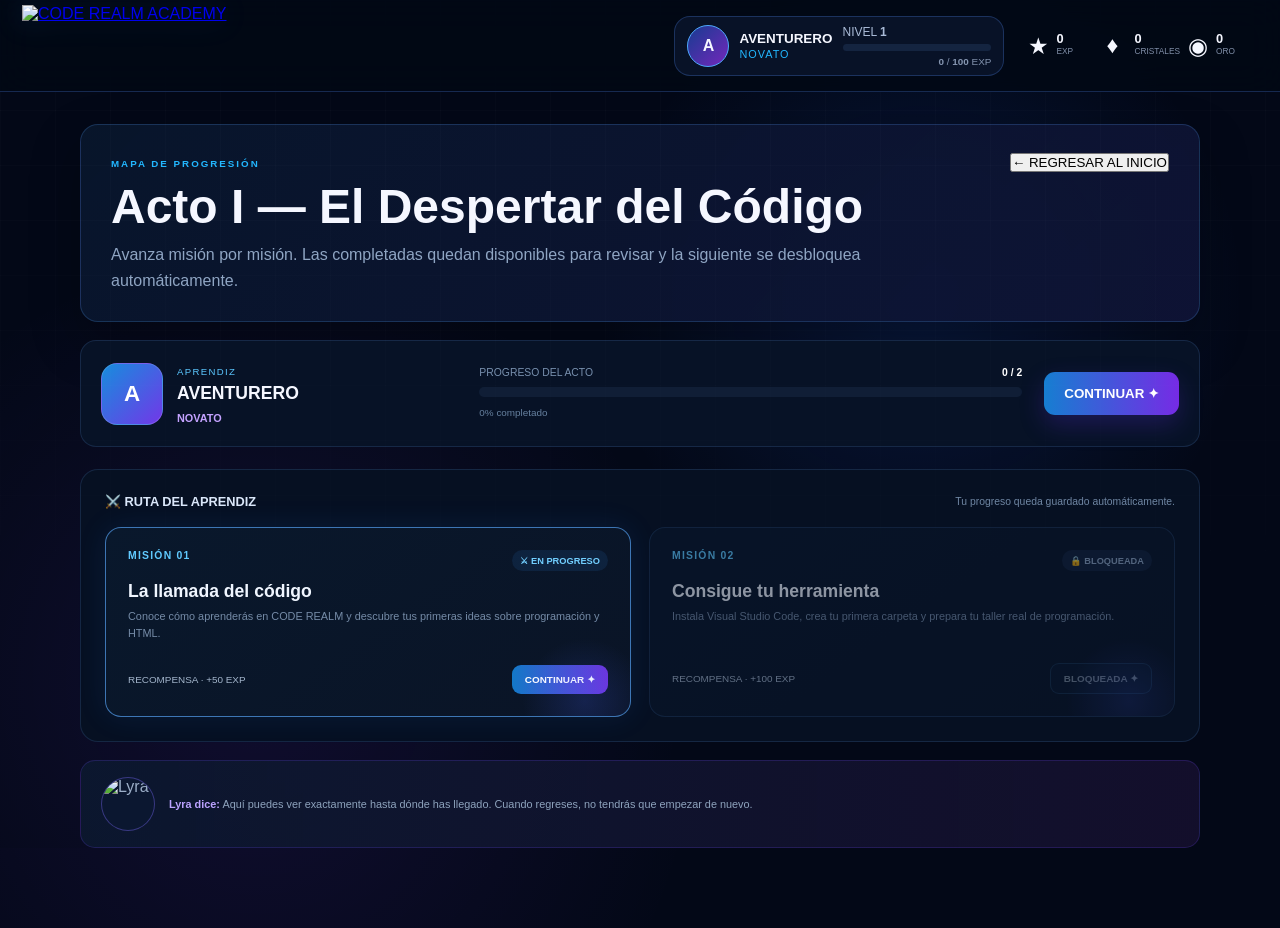
==== act1-map.html @ 6d960bde "Add files via upload" ====
<!doctype html>
<html lang="es">
<head>
<meta charset="UTF-8">
<meta name="viewport" content="width=device-width, initial-scale=1.0">
<title>Mapa del Acto I | CODE REALM ACADEMY</title>
<link rel="stylesheet" href="style.css">
<link rel="stylesheet" href="home.css">
<link rel="stylesheet" href="act1-map.css">
</head>
<body>
<header class="topbar">
  <a class="brand" href="home.html"><img src="assets/logo.png" alt="CODE REALM ACADEMY"></a>
  <div class="player-hud">
    <div class="avatar-mini" id="avatarMini">?</div>
    <div class="player-info"><strong id="playerName">AVENTURERO</strong><span id="playerRank">NOVATO</span></div>
    <div class="level-box"><span>NIVEL <b id="playerLevel">1</b></span><div class="xp-mini"><i id="playerXpBar"></i></div><small><b id="playerXp">0</b> / <b id="playerXpNext">100</b> EXP</small></div>
  </div>
  <div class="resources">
    <div class="resource"><span>★</span><b id="expResource">0</b><small>EXP</small></div>
    <div class="resource"><span>♦</span><b id="crystalsResource">0</b><small>CRISTALES</small></div>
    <div class="resource"><span>◉</span><b id="goldResource">0</b><small>ORO</small></div>
  </div>
</header>

<main class="map-page">
  <section class="map-hero">
    <div>
      <span class="section-tag">MAPA DE PROGRESIÓN</span>
      <h1>Acto I — El Despertar del Código</h1>
      <p>Avanza misión por misión. Las completadas quedan disponibles para revisar y la siguiente se desbloquea automáticamente.</p>
    </div>
    <button class="back-button" id="backHome">← REGRESAR AL INICIO</button>
  </section>

  <section class="map-summary">
    <div class="summary-player">
      <div class="avatar-large" id="avatarLarge">?</div>
      <div><span>APRENDIZ</span><h2 id="summaryName">AVENTURERO</h2><b id="summaryRank">NOVATO</b></div>
    </div>
    <div class="summary-progress">
      <div class="summary-line"><span>PROGRESO DEL ACTO</span><strong id="actProgressText">0 / 2</strong></div>
      <div class="big-progress"><i id="actProgressBar"></i></div>
      <small id="actPercent">0% completado</small>
    </div>
    <button class="continue-button" id="continueBtn">CONTINUAR ✦</button>
  </section>

  <section class="mission-map">
    <div class="map-title"><span>⚔️ RUTA DEL APRENDIZ</span><small id="mapHint">Completa una misión para desbloquear la siguiente.</small></div>
    <div class="mission-list" id="missionList"></div>
  </section>

  <div class="lyra-tip"><div class="map-lyra"><img src="assets/lyra.png" alt="Lyra"></div><p id="lyraMessage"><b>Lyra dice:</b> Aquí puedes ver exactamente hasta dónde has llegado. Cuando regreses, no tendrás que empezar de nuevo.</p></div>
</main>

<script src="act1-map.js"></script>
</body>
</html>
---- style.css ----
*{box-sizing:border-box;margin:0;padding:0}
:root{
  --bg:#030817;--panel:#071226;--panel2:#0b1730;--line:rgba(85,145,255,.25);
  --blue:#22b7ff;--purple:#914dff;--gold:#f4bb39;--text:#f5f7ff;--muted:#9aa9c3
}
html,body{min-height:100%;font-family:Inter,Segoe UI,Arial,sans-serif;color:var(--text);background:
radial-gradient(circle at 72% 35%,rgba(30,105,255,.15),transparent 30%),
radial-gradient(circle at 20% 80%,rgba(130,60,255,.1),transparent 35%),var(--bg)}
body{overflow-x:hidden}
body:before{content:"";position:fixed;inset:0;pointer-events:none;background-image:linear-gradient(rgba(255,255,255,.018) 1px,transparent 1px),linear-gradient(90deg,rgba(255,255,255,.018) 1px,transparent 1px);background-size:55px 55px;mask-image:linear-gradient(to bottom,black,transparent 85%)}
.ambient{position:fixed;width:320px;height:320px;border-radius:50%;filter:blur(100px);opacity:.13;pointer-events:none}.ambient-one{background:#168eff;top:15%;right:10%}.ambient-two{background:#8b38ff;bottom:5%;left:10%}
.topbar{height:92px;display:flex;align-items:center;gap:24px;padding:10px 22px;border-bottom:1px solid var(--line);background:rgba(2,8,21,.88);backdrop-filter:blur(18px);position:sticky;top:0;z-index:20}
.brand{display:flex;align-items:center;min-width:310px}.brand img{width:300px;height:82px;object-fit:contain;object-position:left center;filter:drop-shadow(0 0 14px rgba(44,154,255,.18))}
.player-hud{display:flex;align-items:center;gap:10px;margin-left:auto;padding:8px 12px;border:1px solid var(--line);border-radius:16px;background:rgba(9,21,43,.9);min-width:330px}
.avatar-mini{width:42px;height:42px;border-radius:50%;display:grid;place-items:center;background:linear-gradient(135deg,#173c91,#7427bb);border:1px solid #4ea9ff;font-weight:900}
.player-info{display:grid;gap:2px;min-width:85px}.player-info strong{font-size:.84rem}.player-info span{font-size:.68rem;color:var(--blue);letter-spacing:1px}
.level-box{flex:1}.level-box>span{display:block;font-size:.75rem;color:#a9bad6}.xp-mini{height:7px;margin:5px 0;background:#142440;border-radius:10px;overflow:hidden}.xp-mini i{display:block;width:0;height:100%;background:linear-gradient(90deg,var(--blue),var(--purple));transition:.4s}.level-box small{display:block;text-align:right;color:#8494af;font-size:.62rem}
.resources{display:flex;align-items:center;gap:8px}.resource{display:grid;grid-template-columns:25px 1fr;grid-template-rows:1fr 1fr;column-gap:3px;min-width:70px}.resource span{grid-row:1/3;align-self:center;font-size:1.45rem}.resource b{font-size:.8rem;align-self:end}.resource small{font-size:.52rem;color:#8190a9;align-self:start}.exp span{color:#ffd04d}.crystals span{color:#48c9ff}.gold span{color:#ffbf34}.icon-button{width:48px;height:48px;border-radius:13px;border:1px solid var(--line);background:#08142a;color:#a7b5cf;font-size:1.2rem}
.welcome-shell{width:min(1500px,96%);min-height:660px;margin:20px auto 16px;display:grid;grid-template-columns:45% 55%;border:1px solid var(--line);border-radius:18px;overflow:hidden;background:linear-gradient(90deg,rgba(4,12,27,.98),rgba(4,12,27,.72));box-shadow:0 30px 100px rgba(0,0,0,.45)}
.welcome-copy{padding:55px 48px 45px;display:flex;flex-direction:column;justify-content:center;position:relative;z-index:2}.eyebrow{font-size:.72rem;letter-spacing:3px;color:var(--blue);font-weight:800;margin-bottom:12px}.welcome-copy h1{font-size:clamp(2.5rem,4vw,4.5rem);line-height:.98;letter-spacing:-2px}.welcome-copy h1 span{color:var(--blue);text-shadow:0 0 24px rgba(34,183,255,.18)}.code-divider{height:42px;display:flex;align-items:center;gap:14px;color:var(--blue);margin:15px 0 18px}.code-divider:before,.code-divider:after{content:"";height:1px;background:linear-gradient(90deg,transparent,var(--blue),transparent);flex:1}.code-divider span{width:42px;height:42px;border:1px solid var(--blue);display:grid;place-items:center;transform:rotate(45deg);font-family:monospace}.code-divider span::first-letter{transform:rotate(-45deg)}
.dialogue-card{padding:28px;border:1px solid rgba(31,174,255,.7);border-radius:16px;background:linear-gradient(145deg,rgba(8,20,40,.94),rgba(5,12,26,.92));box-shadow:inset 0 0 30px rgba(25,124,255,.035),0 0 30px rgba(18,145,255,.06)}.dialogue-title{font-size:1.15rem;letter-spacing:1px;margin-bottom:18px}.dialogue-title strong{color:#974cff}.dialogue-card p{color:#b3c0d5;line-height:1.65;margin:8px 0}.dialogue-card p b{color:white}.question{color:var(--blue);font-weight:800;font-size:.88rem;margin:27px 0 15px}.primary-button{width:100%;padding:17px;border:1px solid #4da9ff;border-radius:11px;background:linear-gradient(110deg,#0d64c7,#7d24d9);color:white;font-weight:900;font-size:1rem;letter-spacing:.4px;box-shadow:0 10px 30px rgba(65,73,255,.18);cursor:pointer;transition:.2s}.primary-button:hover{transform:translateY(-2px);box-shadow:0 14px 34px rgba(82,83,255,.3)}.primary-button span{margin-right:8px}
.hero-art{position:relative;min-height:660px;overflow:hidden;background:#07112b}.hero-art:before{content:"";position:absolute;inset:0;background:linear-gradient(90deg,#07112b 0%,transparent 24%),linear-gradient(0deg,rgba(2,7,20,.65),transparent 35%);z-index:1}.hero-art img{position:absolute;inset:0;width:100%;height:100%;object-fit:cover;object-position:center top;filter:saturate(1.06);transform:scale(1.03)}.art-glow{position:absolute;width:260px;height:260px;right:24%;top:20%;border-radius:50%;background:#197cff;filter:blur(90px);opacity:.18}.art-label{position:absolute;right:28px;bottom:25px;z-index:2;padding:11px 17px;border:1px solid rgba(63,164,255,.38);border-radius:12px;background:rgba(3,10,24,.7);backdrop-filter:blur(8px);display:grid;gap:2px}.art-label span{font-size:.55rem;color:#8fa0bb;letter-spacing:2px}.art-label strong{font-size:.9rem;color:#64caff}
.features{width:min(1460px,94%);margin:0 auto 18px;padding:20px 24px;display:grid;grid-template-columns:repeat(5,1fr);border:1px solid var(--line);border-radius:15px;background:rgba(5,15,31,.9);backdrop-filter:blur(10px)}.features article{display:flex;gap:12px;align-items:center;padding:5px 18px;border-right:1px solid rgba(106,139,190,.22)}.features article:last-child{border-right:0}.feature-icon{font-size:2rem;min-width:38px;text-align:center}.feature-icon.purple{color:#a35aff}.feature-icon.gold{color:#ffbd32}.feature-icon.blue{color:#31bfff}.feature-icon.violet{color:#ad5bff}.feature-icon.amber{color:#ffc033}.features b{display:block;font-size:.68rem;letter-spacing:.5px;margin-bottom:4px}.features span{display:block;color:#8999b3;font-size:.63rem;line-height:1.35}
footer{width:min(1460px,94%);margin:auto;padding:8px 0 22px;display:flex;justify-content:space-between;color:#53627a;font-size:.62rem;letter-spacing:1px}
@media(max-width:1100px){.topbar{flex-wrap:wrap;height:auto}.brand{min-width:260px}.player-hud{margin-left:0}.resources{margin-left:auto}.welcome-shell{grid-template-columns:1fr;min-height:0}.hero-art{height:520px;min-height:520px;order:-1}.welcome-copy{padding:35px 30px}.features{grid-template-columns:repeat(2,1fr)}.features article:nth-child(2){border-right:0}.features article{margin-bottom:12px}}
@media(max-width:700px){.topbar{padding:8px 12px;gap:10px}.brand{min-width:0;width:100%;justify-content:center}.brand img{width:245px;height:65px}.player-hud{width:100%;min-width:0}.resources{width:100%;justify-content:center}.resource{min-width:58px}.welcome-shell{width:94%;margin-top:10px}.hero-art{height:390px;min-height:390px}.welcome-copy{padding:28px 18px}.welcome-copy h1{font-size:2.45rem}.dialogue-card{padding:21px}.features{grid-template-columns:1fr;padding:12px}.features article{border-right:0;border-bottom:1px solid rgba(106,139,190,.2);padding:12px}.features article:last-child{border-bottom:0}footer{flex-direction:column;gap:6px}}

.intro-overlay{position:fixed;inset:0;z-index:100;display:none;align-items:center;justify-content:center;padding:18px;background:rgba(1,5,16,.78);backdrop-filter:blur(12px)}
.intro-overlay.active{display:flex}
.intro-card{width:min(960px,96vw);display:grid;grid-template-columns:38% 62%;overflow:hidden;border:1px solid rgba(54,172,255,.55);border-radius:22px;background:linear-gradient(120deg,#07142c,#090d20);box-shadow:0 40px 120px rgba(0,0,0,.65)}
.intro-avatar{height:560px;overflow:hidden;background:#07122a;position:relative}
.intro-avatar:after{content:"";position:absolute;inset:0;background:linear-gradient(90deg,transparent 60%,#090d20 100%),linear-gradient(0deg,rgba(3,7,18,.5),transparent 50%)}
.intro-avatar img{width:100%;height:100%;object-fit:cover;object-position:center top;transform:scale(1.08)}
.intro-content{padding:54px 46px;display:flex;flex-direction:column;justify-content:center;position:relative}
.intro-close{position:absolute;right:18px;top:14px;border:0;background:transparent;color:#9fb0cb;font-size:30px;cursor:pointer}
.intro-tag{color:var(--blue);font-size:.66rem;letter-spacing:2.4px;font-weight:800}
.intro-content h2{font-size:clamp(2rem,4vw,3.4rem);margin:10px 0 12px}
.intro-content p{color:#aebbd0;line-height:1.65;margin-bottom:24px}
.field-label,.question-label{font-size:.67rem;color:#8fa0bb;letter-spacing:1.7px;font-weight:800;margin-bottom:8px}
.text-input{width:100%;padding:15px 16px;border:1px solid rgba(80,151,255,.4);border-radius:10px;background:#050c1b;color:white;outline:none;font-size:1rem;margin-bottom:20px}
.text-input:focus{border-color:var(--blue);box-shadow:0 0 0 3px rgba(34,183,255,.08)}
.choice-grid{display:grid;gap:9px;margin-bottom:24px}
.choice{padding:13px 14px;text-align:left;border:1px solid rgba(80,151,255,.25);border-radius:10px;background:#071226;color:#c9d3e4;cursor:pointer;transition:.18s}
.choice:hover,.choice.selected{border-color:var(--blue);background:rgba(34,183,255,.09);color:white}
@media(max-width:760px){.intro-card{grid-template-columns:1fr}.intro-avatar{height:260px}.intro-content{padding:30px 22px}.intro-avatar:after{background:linear-gradient(0deg,#090d20 0%,transparent 55%)}}
---- home.css ----
.dashboard{width:min(1450px,94%);margin:22px auto 90px}.dashboard-hero{min-height:260px;display:flex;align-items:center;justify-content:space-between;overflow:hidden;border:1px solid var(--line);border-radius:18px;background:linear-gradient(105deg,rgba(5,15,34,.98),rgba(8,19,42,.82));position:relative;padding:34px 45px}.dashboard-hero h1{font-size:clamp(2rem,4vw,3.8rem);line-height:1.02;margin:7px 0 13px}.dashboard-hero h1 span{color:var(--blue)}.dashboard-hero p{color:#9daec8;max-width:620px;line-height:1.6}.hero-lyra{height:260px;width:320px;position:absolute;right:35px;bottom:0;overflow:hidden}.hero-lyra img{width:100%;height:100%;object-fit:cover;object-position:center top;opacity:.92}.hero-lyra:after{content:"";position:absolute;inset:0;background:linear-gradient(90deg,#08132a 0%,transparent 45%),linear-gradient(0deg,#08132a 0%,transparent 40%)}.lyra-badge{position:absolute;right:12px;bottom:12px;z-index:2;border:1px solid rgba(53,171,255,.45);background:rgba(3,10,24,.75);padding:7px 11px;border-radius:9px;color:#64caff;font-size:.65rem;letter-spacing:1px}.dashboard-grid{display:grid;grid-template-columns:1.55fr .85fr;gap:18px;margin-top:18px}.adventure-card,.profile-card{border:1px solid var(--line);border-radius:17px;background:rgba(6,16,34,.94);padding:28px;box-shadow:0 18px 60px rgba(0,0,0,.22)}.card-head{display:flex;justify-content:space-between;gap:20px}.section-tag{font-size:.61rem;letter-spacing:2px;color:var(--blue);font-weight:900}.adventure-card h2{font-size:1.8rem;margin-top:6px}.adventure-card h3{color:#c3cee0;font-size:1rem;margin-top:2px}.act-status{padding:7px 10px;border-radius:8px;color:#6cd4ff;border:1px solid rgba(44,181,255,.3);background:rgba(34,183,255,.06);font-size:.6rem;font-weight:900;height:max-content}.adventure-card>p{color:#8fa0ba;line-height:1.55;margin:20px 0}.progress-row{margin:22px 0}.progress-row>div:first-child{display:flex;justify-content:space-between;color:#b7c5da;font-size:.72rem;margin-bottom:7px}.progress-row span{color:var(--blue);font-weight:800}.progress-track{height:10px;background:#13223b;border-radius:20px;overflow:hidden}.progress-track i{display:block;width:0;height:100%;background:linear-gradient(90deg,#18aefb,#8a42ff);border-radius:20px}.mission-preview{display:flex;align-items:center;gap:12px;padding:14px;border:1px solid rgba(80,129,198,.2);border-radius:11px;background:#071226;margin-bottom:14px}.mission-icon{width:38px;height:38px;border-radius:9px;display:grid;place-items:center;background:#101f3b;color:#56c6ff;font-size:.68rem;font-weight:900}.mission-preview div:nth-child(2){flex:1}.mission-preview b{display:block;font-size:.78rem}.mission-preview span{display:block;color:#71839f;font-size:.65rem;margin-top:3px}.secondary-button{width:100%;padding:13px;border:1px solid rgba(91,137,204,.3);border-radius:10px;background:#08152a;color:#b9c8de;font-weight:800;margin-top:20px;cursor:pointer}.profile-top{display:flex;gap:14px;align-items:center;margin-bottom:22px}.profile-avatar{width:58px;height:58px;border-radius:50%;display:grid;place-items:center;background:linear-gradient(135deg,#173c91,#7427bb);border:1px solid #4ea9ff;font-size:1.4rem;font-weight:900}.profile-top h2{font-size:1.15rem;margin:4px 0 2px}.profile-top b{font-size:.63rem;color:#b66cff;letter-spacing:1.5px}.stat-line{display:flex;justify-content:space-between;padding:11px 0;border-bottom:1px solid rgba(100,130,180,.13);font-size:.68rem;color:#7e90ac}.stat-line strong{color:#e9effa}.profile-xp{padding-top:16px}.profile-xp>div{display:flex;justify-content:space-between;font-size:.58rem;color:#71839e;margin-bottom:7px}.profile-xp>i{display:block;height:8px;background:#13223b;border-radius:10px;overflow:hidden;position:relative}.profile-xp>i:after{content:"";display:block;width:var(--px,0%);height:100%;background:linear-gradient(90deg,var(--blue),var(--purple))}.profile-resources{display:grid;grid-template-columns:1fr 1fr;gap:10px;margin-top:17px}.profile-resources>div{padding:12px;background:#071226;border:1px solid rgba(80,129,198,.17);border-radius:10px;display:grid;grid-template-columns:28px 1fr;grid-template-rows:1fr 1fr}.profile-resources span{grid-row:1/3;align-self:center;font-size:1.2rem;color:#50caff}.profile-resources div:last-child span{color:#ffbe38}.profile-resources b{font-size:.75rem}.profile-resources small{font-size:.5rem;color:#70829c}.menu-section{margin-top:30px}.section-heading h2{font-size:1.5rem;margin-top:4px}.menu-grid{display:grid;grid-template-columns:repeat(4,1fr);gap:12px;margin-top:15px}.menu-card{border:1px solid var(--line);border-radius:13px;background:#071226;padding:18px;text-align:left;color:white;cursor:pointer;transition:.18s}.menu-card:hover{transform:translateY(-3px);border-color:rgba(70,178,255,.65)}.menu-icon{display:grid;place-items:center;width:42px;height:42px;border-radius:10px;background:rgba(255,255,255,.03);font-size:1.45rem;margin-bottom:15px}.menu-icon.blue{color:#37c0ff}.menu-icon.gold{color:#ffc33b}.menu-icon.purple{color:#a65cff}.menu-icon.violet{color:#c06aff}.menu-card b{display:block;font-size:.74rem;letter-spacing:.7px}.menu-card small{display:block;color:#71839e;font-size:.61rem;line-height:1.4;margin-top:5px}.lyra-tip{display:flex;gap:12px;align-items:center;margin-top:16px;padding:14px 17px;border:1px solid rgba(146,74,255,.3);border-radius:12px;background:linear-gradient(90deg,rgba(102,43,180,.1),rgba(24,145,255,.05));color:#9caec8}.lyra-tip span{font-size:1.5rem}.lyra-tip p{font-size:.7rem;line-height:1.45}.lyra-tip b{color:#c477ff}.bottom-nav{position:fixed;z-index:30;bottom:12px;left:50%;transform:translateX(-50%);display:flex;gap:4px;padding:6px;border:1px solid rgba(75,127,203,.35);border-radius:14px;background:rgba(4,12,27,.92);backdrop-filter:blur(15px)}.bottom-nav a{min-width:90px;padding:8px 12px;text-decoration:none;color:#778aa8;text-align:center;border-radius:9px}.bottom-nav a span{display:block;font-size:.5rem}.bottom-nav a.active{color:white;background:rgba(47,145,255,.12)}@media(max-width:950px){.dashboard-grid{grid-template-columns:1fr}.hero-lyra{opacity:.45}.menu-grid{grid-template-columns:repeat(2,1fr)}}@media(max-width:600px){.dashboard{width:94%}.dashboard-hero{padding:25px 20px}.hero-lyra{right:-60px;width:300px}.menu-grid{grid-template-columns:1fr}.bottom-nav{width:94%}.bottom-nav a{min-width:0;flex:1;padding:7px 4px}}
---- act1-map.css ----
.map-page{width:min(1120px,calc(100% - 32px));margin:32px auto 80px}.map-hero{display:flex;justify-content:space-between;gap:24px;align-items:flex-start;padding:28px 30px;border:1px solid rgba(74,139,220,.25);background:linear-gradient(135deg,rgba(8,22,44,.96),rgba(15,20,54,.92));border-radius:18px;box-shadow:0 20px 50px rgba(0,0,0,.25)}.map-hero h1{margin:8px 0 8px;font-size:clamp(1.8rem,4vw,3rem)}.map-hero p{margin:0;color:#8fa5c3;max-width:760px;line-height:1.6}.map-summary{margin-top:18px;display:grid;grid-template-columns:1.05fr 1.6fr auto;gap:22px;align-items:center;padding:20px;border:1px solid rgba(80,129,198,.2);background:#071226;border-radius:16px}.summary-player{display:flex;align-items:center;gap:14px}.avatar-large{width:62px;height:62px;border-radius:16px;display:grid;place-items:center;font-weight:900;font-size:1.4rem;color:#fff;background:linear-gradient(135deg,#168ddd,#7237e8);border:1px solid rgba(255,255,255,.15)}.summary-player span{font-size:.6rem;letter-spacing:.14em;color:#5bc7ff}.summary-player h2{font-size:1.1rem;margin:4px 0}.summary-player b{font-size:.68rem;color:#c4a2ff}.summary-line{display:flex;justify-content:space-between;color:#7890ae;font-size:.65rem}.summary-line strong{color:#fff}.big-progress{height:10px;background:#101e36;border-radius:99px;overflow:hidden;margin:9px 0 5px}.big-progress i{display:block;height:100%;width:0;background:linear-gradient(90deg,#1db4ff,#8742ff);border-radius:inherit;transition:width .35s}.summary-progress small{color:#66809f;font-size:.62rem}.continue-button{border:0;border-radius:11px;padding:14px 20px;color:#fff;font-weight:900;cursor:pointer;background:linear-gradient(90deg,#167ed1,#762be5);box-shadow:0 10px 25px rgba(90,45,220,.25);white-space:nowrap}.continue-button:disabled{opacity:.45;cursor:not-allowed}.mission-map{margin-top:22px;padding:24px;border:1px solid rgba(80,129,198,.2);background:#061022;border-radius:18px}.map-title{display:flex;justify-content:space-between;gap:16px;align-items:center;margin-bottom:18px}.map-title span{font-weight:900;color:#dbe8fa;font-size:.8rem}.map-title small{color:#6f86a3;font-size:.65rem}.mission-list{display:grid;grid-template-columns:repeat(2,minmax(0,1fr));gap:18px}.mission-node{position:relative;padding:22px;border-radius:16px;border:1px solid rgba(76,129,198,.25);background:linear-gradient(145deg,#09182c,#0a1426);min-height:190px;display:flex;flex-direction:column;justify-content:space-between;overflow:hidden}.mission-node:after{content:"";position:absolute;inset:auto -20px -50px auto;width:130px;height:130px;background:radial-gradient(circle,rgba(72,99,255,.18),transparent 68%);pointer-events:none}.mission-node.completed{border-color:rgba(50,210,150,.45)}.mission-node.current{border-color:rgba(89,170,255,.65);box-shadow:0 0 30px rgba(35,127,255,.1)}.mission-node.locked{opacity:.58}.node-top{display:flex;justify-content:space-between;gap:12px}.node-number{font-size:.65rem;color:#60caff;font-weight:900;letter-spacing:.12em}.node-status{font-size:.58rem;font-weight:900;padding:5px 8px;border-radius:99px;background:#12223b;color:#8ba3c1}.completed .node-status{color:#67efb1;background:rgba(42,196,135,.1)}.current .node-status{color:#72cfff;background:rgba(55,151,255,.1)}.node-title{font-size:1.1rem;margin:10px 0 6px;color:#f0f6ff}.node-desc{font-size:.68rem;line-height:1.5;color:#758ba7;max-width:500px}.node-bottom{display:flex;justify-content:space-between;align-items:center;gap:12px;margin-top:18px}.node-reward{font-size:.62rem;color:#a4b6cc}.node-action{border:1px solid rgba(91,178,255,.3);background:#0b1c32;color:#d8ecff;border-radius:9px;padding:9px 13px;font-weight:900;font-size:.62rem;cursor:pointer}.current .node-action{background:linear-gradient(90deg,#1379c8,#6e32dc);border:0;color:#fff}.node-action:disabled{cursor:not-allowed;opacity:.5}.lyra-tip{margin-top:18px;display:flex;align-items:center;gap:14px;padding:16px 20px;border:1px solid rgba(113,73,255,.2);background:linear-gradient(90deg,rgba(12,24,47,.95),rgba(27,18,53,.7));border-radius:15px}.map-lyra{width:54px;height:54px;flex:0 0 54px;border-radius:50%;overflow:hidden;border:1px solid rgba(126,108,255,.4);background:#0b1730}.map-lyra img{width:100%;height:100%;object-fit:cover}.lyra-tip p{margin:0;color:#8ea3bd;font-size:.68rem;line-height:1.55}.lyra-tip b{color:#bca3ff}@media(max-width:820px){.map-summary{grid-template-columns:1fr}.continue-button{width:100%}.mission-list{grid-template-columns:1fr}.map-hero{flex-direction:column}.map-hero .back-button{width:100%}}@media(max-width:560px){.map-page{width:min(100% - 18px,1120px);margin-top:18px}.map-hero,.mission-map{padding:18px}.map-title{align-items:flex-start;flex-direction:column}.mission-node{min-height:175px}.node-bottom{align-items:flex-end;flex-direction:column}.node-action{width:100%}}
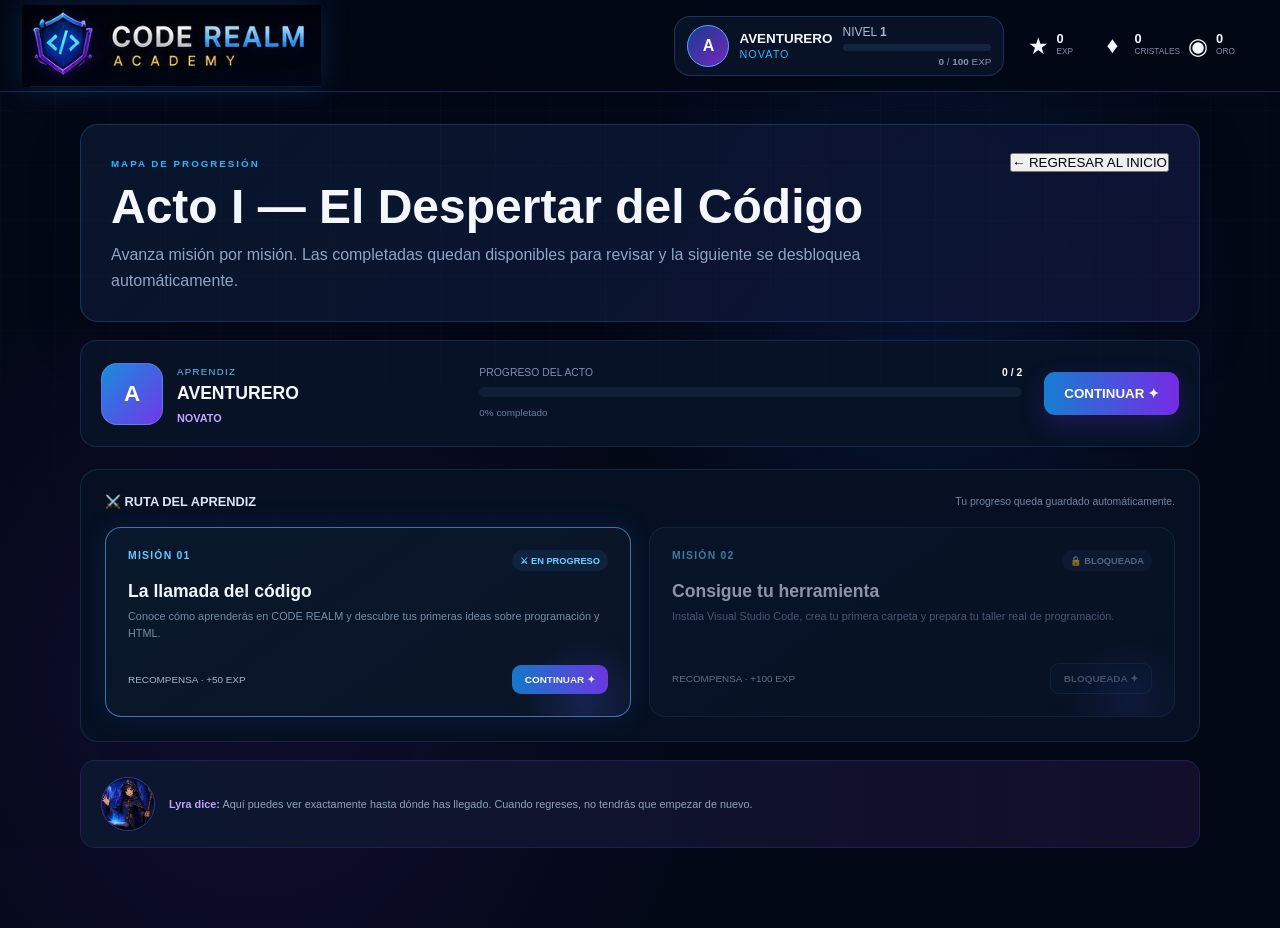
==== commit 63705b25: "Add files via upload" ====
--- a/act1-map.html
+++ b/act1-map.html
@@ -10,7 +10,7 @@
 </head>
 <body>
 <header class="topbar">
-  <a class="brand" href="home.html"><img src="assets/logo.png" alt="CODE REALM ACADEMY"></a>
+  <a class="brand" href="home.html"><img src="logo.png" alt="CODE REALM ACADEMY"></a>
   <div class="player-hud">
     <div class="avatar-mini" id="avatarMini">?</div>
     <div class="player-info"><strong id="playerName">AVENTURERO</strong><span id="playerRank">NOVATO</span></div>
@@ -51,9 +51,10 @@
     <div class="mission-list" id="missionList"></div>
   </section>
 
-  <div class="lyra-tip"><div class="map-lyra"><img src="assets/lyra.png" alt="Lyra"></div><p id="lyraMessage"><b>Lyra dice:</b> Aquí puedes ver exactamente hasta dónde has llegado. Cuando regreses, no tendrás que empezar de nuevo.</p></div>
+  <div class="lyra-tip"><div class="map-lyra"><img src="lyra.png" alt="Lyra"></div><p id="lyraMessage"><b>Lyra dice:</b> Aquí puedes ver exactamente hasta dónde has llegado. Cuando regreses, no tendrás que empezar de nuevo.</p></div>
 </main>
 
+<script src="realm-system.js"></script>
 <script src="act1-map.js"></script>
 </body>
 </html>
